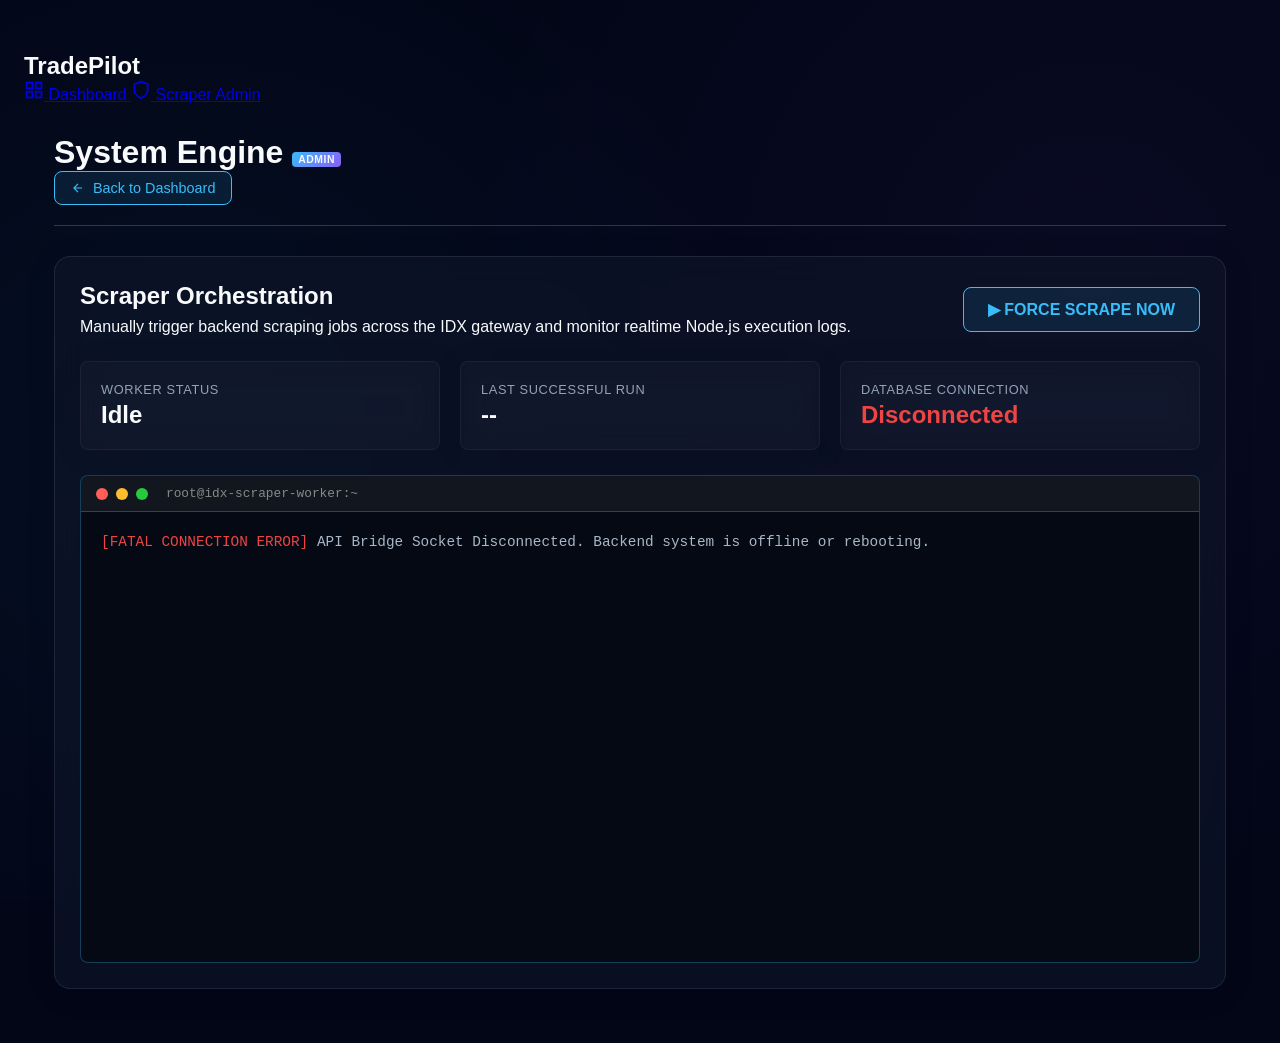
==== admin.html @ d255ef28 "feat: Extract Scraper Admin into standalone dedicated UI route" ====
<!DOCTYPE html>
<html lang="en">
<head>
    <meta charset="UTF-8">
    <meta name="viewport" content="width=device-width, initial-scale=1.0">
    <title>TradePilot PRO - Scraper Admin</title>
    <!-- Use the existing dashboard stylesheet -->
    <link rel="stylesheet" href="style.css">
    <!-- Google Fonts -->
    <link href="https://fonts.googleapis.com/css2?family=Inter:wght@400;500;600;700&display=swap" rel="stylesheet">
</head>
<body>
    <div class="dashboard-container">
        <!-- Sidebar layout maintained for consistency -->
        <aside class="sidebar" style="width: 250px;">
            <div class="brand">
                <svg width="24" height="24" viewBox="0 0 24 24" fill="none" stroke="var(--blue)" stroke-width="2" stroke-linecap="round" stroke-linejoin="round">
                    <polyline points="22 12 18 12 15 21 9 3 6 12 2 12"></polyline>
                </svg>
                <h2>TradePilot</h2>
            </div>
            <nav class="nav-menu">
                <a href="index.html" class="nav-item">
                    <svg width="20" height="20" viewBox="0 0 24 24" fill="none" stroke="currentColor" stroke-width="2"><rect x="3" y="3" width="7" height="7"></rect><rect x="14" y="3" width="7" height="7"></rect><rect x="14" y="14" width="7" height="7"></rect><rect x="3" y="14" width="7" height="7"></rect></svg>
                    Dashboard
                </a>
                <a href="admin.html" class="nav-item active">
                    <svg width="20" height="20" viewBox="0 0 24 24" fill="none" stroke="currentColor" stroke-width="2"><path d="M12 22s8-4 8-10V5l-8-3-8 3v7c0 6 8 10 8 10z"></path></svg>
                    Scraper Admin
                </a>
            </nav>
        </aside>

        <!-- Main Content -->
        <main class="main-content" style="padding: 30px;">
            <header class="header" style="margin-bottom: 30px; border-bottom: 1px solid var(--border-glow); padding-bottom: 20px;">
                <div class="title">
                    <h1>System Engine <span class="badge">ADMIN</span></h1>
                </div>
                <div class="controls">
                    <a href="index.html" class="glow-btn" style="text-decoration: none; display: flex; align-items: center; gap: 8px;">
                        <svg width="14" height="14" viewBox="0 0 24 24" fill="none" stroke="currentColor" stroke-width="2"><path d="M19 12H5M12 19l-7-7 7-7"/></svg> Back to Dashboard
                    </a>
                </div>
            </header>

            <section class="admin-section glass-card" style="padding: 25px;">
                <div class="admin-header" style="display: flex; justify-content: space-between; align-items: center; margin-bottom: 25px;">
                    <div>
                        <h2 style="font-size: 1.5rem; margin-bottom: 8px;">Scraper Orchestration</h2>
                        <p class="txt-muted" style="margin:0;">Manually trigger backend scraping jobs across the IDX gateway and monitor realtime Node.js execution logs.</p>
                    </div>
                    <button id="trigger-scrape-btn" class="glow-btn" style="padding: 12px 24px; font-size: 1rem; border-color: var(--green); font-weight: 600;">▶ FORCE SCRAPE NOW</button>
                </div>
                
                <div class="status-cards" style="display: grid; grid-template-columns: repeat(3, 1fr); gap: 20px; margin-bottom: 25px;">
                    <div class="stat glass-card" style="padding: 20px;"><span class="label">Worker Status</span><span class="value" id="admin-status" style="font-size: 1.5rem;">Idle</span></div>
                    <div class="stat glass-card" style="padding: 20px;"><span class="label">Last Successful Run</span><span class="value" id="admin-last-run" style="font-size: 1.5rem;">--</span></div>
                    <div class="stat glass-card" style="padding: 20px;"><span class="label">Database Connection</span><span class="value txt-green" id="admin-health" style="font-size: 1.5rem;">Online</span></div>
                </div>

                <div class="terminal-container" style="background: rgba(5, 10, 20, 0.95); border: 1px solid var(--border-glow); border-radius: 8px; overflow: hidden;">
                    <div class="terminal-header" style="background: rgba(255, 255, 255, 0.05); padding: 10px 15px; border-bottom: 1px solid var(--border-glow); display: flex; gap: 8px; align-items: center;">
                        <div style="width: 12px; height: 12px; border-radius: 50%; background: #ff5f56;"></div>
                        <div style="width: 12px; height: 12px; border-radius: 50%; background: #ffbd2e;"></div>
                        <div style="width: 12px; height: 12px; border-radius: 50%; background: #27c93f;"></div>
                        <span style="margin-left: 10px; font-family: monospace; font-size: 0.8rem; color: #888;">root@idx-scraper-worker:~</span>
                    </div>
                    <div class="terminal-window" style="padding: 20px; height: 450px; overflow-y: auto; font-family: 'Courier New', monospace; font-size: 0.9rem; color: #a9b7c6; scroll-behavior: smooth; line-height: 1.5;">
                        <div id="terminal-logs">Initializing connection to backend zero-downtime scraper service...</div>
                    </div>
                </div>
            </section>
        </main>
    </div>

    <!-- Admin Logic -->
    <script src="admin.js"></script>
</body>
</html>
---- style.css ----
:root {
    --bg-dark: #020617;
    --bg-card: rgba(15, 23, 42, 0.6);
    --border-light: rgba(148, 163, 184, 0.15);
    --border-glow: rgba(56, 189, 248, 0.3);
    
    --text-main: #f8fafc;
    --text-muted: #94a3b8;
    
    --neon-green: #10b981;
    --neon-green-dim: rgba(16, 185, 129, 0.2);
    --neon-red: #ef4444;
    --neon-red-dim: rgba(239, 68, 68, 0.2);
    --neon-blue: #38bdf8;
    
    --font-family: 'Outfit', sans-serif;
    --transition: all 0.3s cubic-bezier(0.4, 0, 0.2, 1);
}

* {
    box-sizing: border-box;
    margin: 0;
    padding: 0;
}

body {
    font-family: var(--font-family);
    background-color: var(--bg-dark);
    color: var(--text-main);
    background-image: 
        radial-gradient(circle at 15% 50%, rgba(56, 189, 248, 0.05) 0%, transparent 50%),
        radial-gradient(circle at 85% 30%, rgba(139, 92, 246, 0.05) 0%, transparent 50%);
    background-attachment: fixed;
    min-height: 100vh;
    padding: 1.5rem;
    overflow-x: hidden;
}

/* Glassmorphism Utilities */
.glass-card {
    background: var(--bg-card);
    backdrop-filter: blur(16px);
    -webkit-backdrop-filter: blur(16px);
    border: 1px solid var(--border-light);
    border-radius: 16px;
    box-shadow: 0 4px 30px rgba(0, 0, 0, 0.1);
}

/* Header */
.dashboard-wrapper {
    max-width: 1400px;
    margin: 0 auto;
    display: flex;
    flex-direction: column;
    gap: 1.5rem;
}

.glass-header {
    display: flex;
    justify-content: space-between;
    align-items: center;
    padding: 1rem 1.5rem;
    background: var(--bg-card);
    backdrop-filter: blur(16px);
    border: 1px solid var(--border-light);
    border-radius: 12px;
}

.logo {
    display: flex;
    align-items: center;
    gap: 0.75rem;
}

.logo h1 {
    font-size: 1.5rem;
    font-weight: 600;
    letter-spacing: -0.02em;
    display: flex;
    align-items: center;
    gap: 0.5rem;
}

.glow-icon {
    color: var(--neon-blue);
    filter: drop-shadow(0 0 8px var(--neon-blue));
}

.badge {
    font-size: 0.65rem;
    background: linear-gradient(135deg, #38bdf8, #8b5cf6);
    padding: 2px 6px;
    border-radius: 4px;
    font-weight: 700;
    letter-spacing: 0.05em;
}

.controls {
    display: flex;
    align-items: center;
    gap: 1.5rem;
}

#last-updated {
    font-size: 0.85rem;
    color: var(--text-muted);
}

.glow-btn {
    background: rgba(56, 189, 248, 0.1);
    color: var(--neon-blue);
    border: 1px solid var(--neon-blue);
    padding: 0.5rem 1rem;
    border-radius: 8px;
    font-family: inherit;
    font-weight: 500;
    font-size: 0.9rem;
    cursor: pointer;
    transition: var(--transition);
    display: flex;
    align-items: center;
    gap: 0.5rem;
}

.glow-btn:hover:not(:disabled) {
    background: var(--neon-blue);
    color: var(--bg-dark);
    box-shadow: 0 0 15px var(--border-glow);
}

.glow-btn.syncing {
    opacity: 0.7;
    cursor: wait;
}

.glow-btn.syncing svg {
    animation: spin-slow 1.5s linear infinite;
}

@keyframes spin-slow {
    100% { transform: rotate(360deg); }
}

.search-input {
    background: rgba(255, 255, 255, 0.05);
    border: 1px solid var(--border-glow);
    color: var(--text-main);
    padding: 0.6rem 1rem;
    border-radius: 6px;
    font-size: 0.9rem;
    font-weight: 500;
    font-family: 'Outfit', sans-serif;
    outline: none;
    transition: var(--transition);
    width: 200px;
}

.search-input:focus {
    background: rgba(14, 219, 212, 0.1);
    box-shadow: 0 0 10px var(--border-glow);
}
.search-input::placeholder {
    color: var(--text-muted);
}

/* Multi-Select Custom Component */
.multi-select { position: relative; display: inline-block; width: 220px; user-select: none; }
.ms-header { 
    background: rgba(255, 255, 255, 0.05); 
    border: 1px solid var(--border-glow); 
    padding: 0.6rem 1rem; 
    border-radius: 6px; 
    cursor: pointer; 
    color: var(--text-main); 
    font-size: 0.9rem; 
    display: flex; 
    justify-content: space-between;
    align-items: center;
}
.ms-header:hover { background: rgba(14, 219, 212, 0.1); }
.ms-dropdown { 
    position: absolute; 
    top: calc(100% + 5px); 
    left: 0; right: 0; 
    background: rgba(5, 10, 20, 0.95); 
    border: 1px solid var(--border-glow); 
    border-radius: 6px; 
    z-index: 1000; 
    max-height: 250px; 
    overflow-y: auto; 
    padding: 10px; 
    box-shadow: 0 4px 20px rgba(0,0,0,0.5); 
    backdrop-filter: blur(10px);
}
.ms-dropdown label { 
    display: flex; 
    align-items: center;
    margin-bottom: 8px; 
    color: var(--text-main); 
    font-size: 0.85rem; 
    cursor: pointer; 
    transition: var(--transition);
}
.ms-dropdown label:hover { color: var(--blue); }
.ms-dropdown input { margin-right: 10px; accent-color: var(--blue); cursor: pointer; }

/* Sections Layout */
.movers-section {
    display: grid;
    grid-template-columns: repeat(3, 1fr);
    gap: 1.5rem;
}

.card {
    padding: 1.25rem;
    display: flex;
    flex-direction: column;
    gap: 1rem;
}

.card-header {
    display: flex;
    justify-content: space-between;
    align-items: center;
    border-bottom: 1px solid var(--border-light);
    padding-bottom: 0.75rem;
}

.card h2 {
    font-size: 1.1rem;
    font-weight: 500;
    color: var(--text-muted);
}

.icon {
    font-weight: bold;
    font-size: 1.2rem;
}

.green-icon { color: var(--neon-green); }
.red-icon { color: var(--neon-red); }
.blue-icon { color: var(--neon-blue); }

/* Movers List Items */
.movers-list {
    display: flex;
    flex-direction: column;
    gap: 0.75rem;
    min-height: 120px;
}

.mover-item {
    display: flex;
    justify-content: space-between;
    align-items: center;
    padding: 0.5rem 0.75rem;
    background: rgba(255,255,255,0.03);
    border-radius: 6px;
    transition: var(--transition);
}

.mover-item:hover {
    transform: translateX(4px);
    background: rgba(255,255,255,0.08);
}

.m-code {
    font-weight: 600;
    font-size: 1.05rem;
}

.m-price {
    color: var(--text-muted);
    font-size: 0.9rem;
}

.m-change {
    font-weight: 600;
    padding: 0.2rem 0.5rem;
    border-radius: 4px;
    font-size: 0.9rem;
}

.m-change.positive { background: var(--neon-green-dim); color: var(--neon-green); }
.m-change.negative { background: var(--neon-red-dim); color: var(--neon-red); }

/* Stats Grid */
.stats-grid {
    display: grid;
    grid-template-columns: 1fr 1fr;
    gap: 1rem;
    height: 100%;
}

.stat {
    display: flex;
    flex-direction: column;
    justify-content: center;
    background: rgba(255,255,255,0.02);
    padding: 0.75rem;
    border-radius: 8px;
    border: 1px solid rgba(255,255,255,0.05);
}

.stat.full-width {
    grid-column: span 2;
    flex-direction: row;
    justify-content: space-between;
    align-items: center;
}

.label {
    font-size: 0.8rem;
    color: var(--text-muted);
    text-transform: uppercase;
    letter-spacing: 0.05em;
}

.value {
    font-size: 1.5rem;
    font-weight: 700;
    margin-top: 0.25rem;
}

.txt-green { color: var(--neon-green); }
.txt-red { color: var(--neon-red); }
.txt-blue { color: var(--neon-blue); }
.txt-gray { color: var(--text-main); }

/* Tabs & Tables */
.data-section {
    display: flex;
    flex-direction: column;
    min-height: 500px;
}

.tabs {
    display: flex;
    border-bottom: 1px solid var(--border-light);
    padding: 0 1rem;
}

.tab-btn {
    background: none;
    border: none;
    color: var(--text-muted);
    padding: 1rem 1.5rem;
    font-family: inherit;
    font-size: 1rem;
    font-weight: 500;
    cursor: pointer;
    border-bottom: 2px solid transparent;
    transition: var(--transition);
}

.tab-btn:hover {
    color: var(--text-main);
}

.tab-btn.active {
    color: var(--neon-blue);
    border-bottom-color: var(--neon-blue);
    text-shadow: 0 0 10px rgba(56, 189, 248, 0.5);
}

.tab-content {
    padding: 1.5rem;
    flex-grow: 1;
}

.tab-pane {
    display: none;
    animation: fadeIn 0.4s ease forwards;
}

.tab-pane.active {
    display: block;
}

.pagination-controls {
    margin-bottom: 1rem;
    font-size: 0.85rem;
    color: var(--text-muted);
}

.table-container {
    overflow-x: auto;
    border-radius: 8px;
    border: 1px solid var(--border-light);
    max-height: 500px;
}

.table-container::-webkit-scrollbar {
    width: 6px;
    height: 6px;
}
.table-container::-webkit-scrollbar-thumb {
    background: var(--border-light);
    border-radius: 10px;
}

table {
    width: 100%;
    border-collapse: collapse;
    text-align: left;
    white-space: nowrap;
}

th, td {
    padding: 1rem;
    border-bottom: 1px solid rgba(255,255,255,0.05);
}

th {
    background: rgba(0,0,0,0.2);
    font-weight: 500;
    color: var(--text-muted);
    font-size: 0.85rem;
    text-transform: uppercase;
    letter-spacing: 0.05em;
    position: sticky;
    top: 0;
    z-index: 10;
    backdrop-filter: blur(8px);
    cursor: pointer;
    user-select: none;
    transition: var(--transition);
}

th:hover {
    color: var(--text-main);
    background: rgba(255,255,255,0.05);
}

th.asc {
    color: var(--neon-green);
}
th.desc {
    color: var(--neon-red);
}

tr:hover td {
    background: rgba(255,255,255,0.03);
}

.right { text-align: right; }
.center { text-align: center; }

.t-code {
    font-weight: 600;
    color: var(--neon-blue);
}

/* Scrollbar for body */
::-webkit-scrollbar {
    width: 8px;
}
::-webkit-scrollbar-track {
    background: var(--bg-dark);
}
::-webkit-scrollbar-thumb {
    background: #334155;
    border-radius: 4px;
}

/* Animations */
.fade-in {
    animation: fadeIn 0.8s ease forwards;
}

.slide-up {
    opacity: 0;
    transform: translateY(20px);
    animation: slideUp 0.8s ease forwards 0.2s;
}

@keyframes fadeIn {
    from { opacity: 0; }
    to { opacity: 1; }
}

@keyframes slideUp {
    from { opacity: 0; transform: translateY(20px); }
    to { opacity: 1; transform: translateY(0); }
}

/* Loader */
.loader {
    width: 24px;
    height: 24px;
    border: 3px solid var(--border-light);
    border-top-color: var(--neon-blue);
    border-radius: 50%;
    animation: spin 1s linear infinite;
    margin: 2rem auto;
}

.loader.inline {
    margin: 0.5rem auto;
}

@keyframes spin {
    100% { transform: rotate(360deg); }
}

/* Responsive */
@media (max-width: 1024px) {
    .movers-section {
        grid-template-columns: 1fr;
    }
}
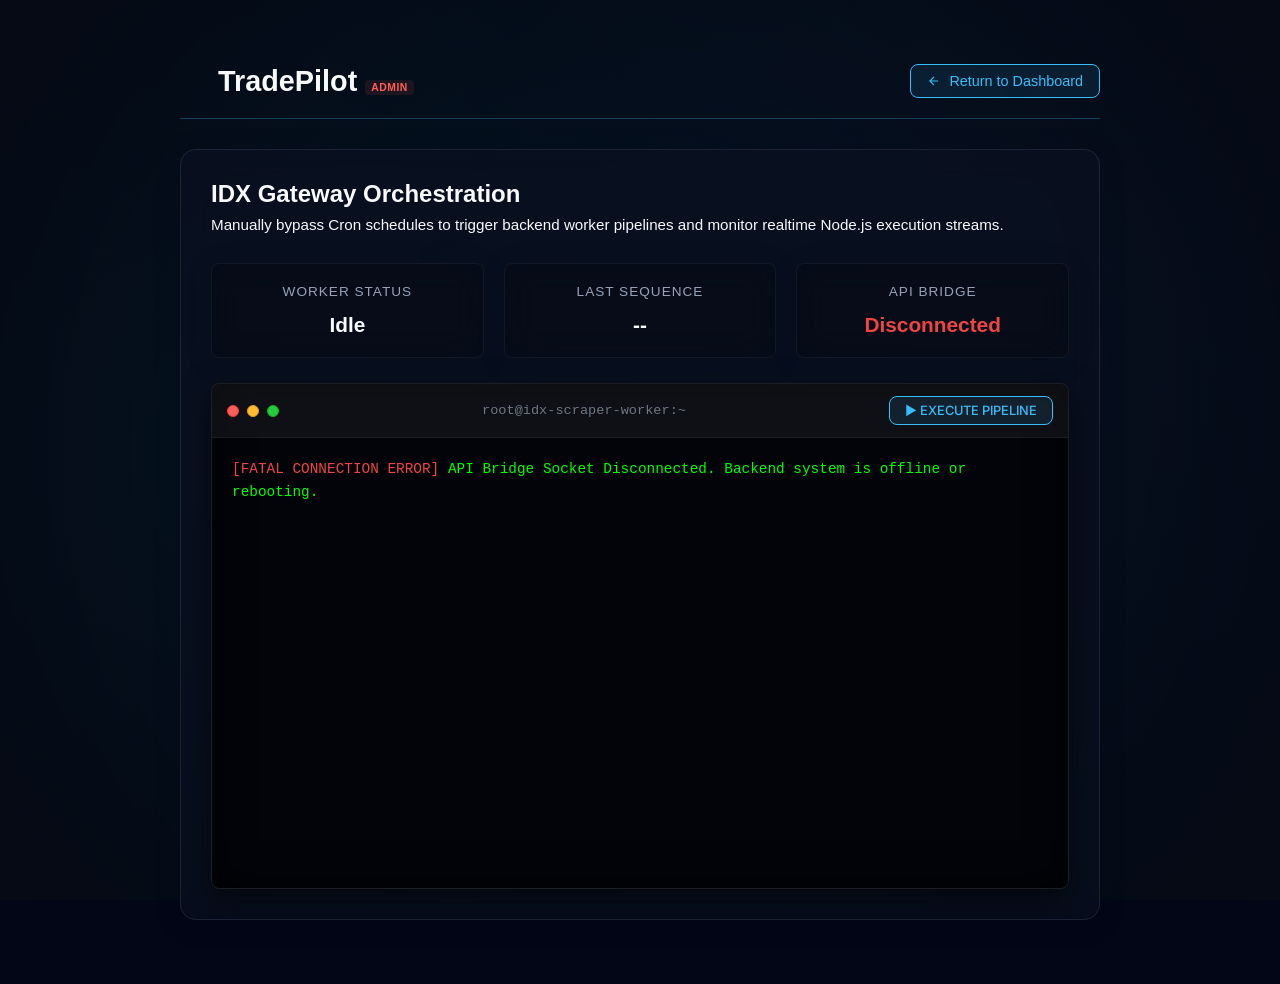
==== commit 6dbe5c03: "style: Upgrade Admin Portal to standalone Hacker-Terminal aesthetic" ====
--- a/admin.html
+++ b/admin.html
@@ -10,64 +10,64 @@
     <link href="https://fonts.googleapis.com/css2?family=Inter:wght@400;500;600;700&display=swap" rel="stylesheet">
 </head>
 <body>
-    <div class="dashboard-container">
-        <!-- Sidebar layout maintained for consistency -->
-        <aside class="sidebar" style="width: 250px;">
-            <div class="brand">
-                <svg width="24" height="24" viewBox="0 0 24 24" fill="none" stroke="var(--blue)" stroke-width="2" stroke-linecap="round" stroke-linejoin="round">
-                    <polyline points="22 12 18 12 15 21 9 3 6 12 2 12"></polyline>
-                </svg>
-                <h2>TradePilot</h2>
-            </div>
-            <nav class="nav-menu">
-                <a href="index.html" class="nav-item">
-                    <svg width="20" height="20" viewBox="0 0 24 24" fill="none" stroke="currentColor" stroke-width="2"><rect x="3" y="3" width="7" height="7"></rect><rect x="14" y="3" width="7" height="7"></rect><rect x="14" y="14" width="7" height="7"></rect><rect x="3" y="14" width="7" height="7"></rect></svg>
-                    Dashboard
-                </a>
-                <a href="admin.html" class="nav-item active">
-                    <svg width="20" height="20" viewBox="0 0 24 24" fill="none" stroke="currentColor" stroke-width="2"><path d="M12 22s8-4 8-10V5l-8-3-8 3v7c0 6 8 10 8 10z"></path></svg>
-                    Scraper Admin
-                </a>
-            </nav>
-        </aside>
+    <!-- Background overlay for standalone admin feel -->
+    <div style="position: fixed; top: 0; left: 0; right: 0; bottom: 0; background: radial-gradient(circle at center, rgba(14, 219, 212, 0.05) 0%, #050a14 100%); z-index: -1;"></div>
 
-        <!-- Main Content -->
-        <main class="main-content" style="padding: 30px;">
-            <header class="header" style="margin-bottom: 30px; border-bottom: 1px solid var(--border-glow); padding-bottom: 20px;">
-                <div class="title">
-                    <h1>System Engine <span class="badge">ADMIN</span></h1>
+    <div class="dashboard-container" style="display: flex; justify-content: center; min-height: 100vh;">
+        <!-- Standalone Centered Content -->
+        <main class="main-content" style="padding: 40px; width: 100%; max-width: 1000px; margin: 0 auto;">
+            <header class="header" style="margin-bottom: 30px; border-bottom: 1px solid var(--border-glow); padding-bottom: 20px; display: flex; justify-content: space-between; align-items: center;">
+                <div class="brand" style="display: flex; align-items: center; gap: 10px;">
+                    <svg width="28" height="28" viewBox="0 0 24 24" fill="none" stroke="var(--blue)" stroke-width="2" stroke-linecap="round" stroke-linejoin="round">
+                        <polyline points="22 12 18 12 15 21 9 3 6 12 2 12"></polyline>
+                    </svg>
+                    <h1 style="font-size: 1.8rem; margin: 0;">TradePilot <span class="badge" style="background: rgba(255, 95, 86, 0.1); color: #ff5f56; border-color: rgba(255, 95, 86, 0.3);">ADMIN</span></h1>
                 </div>
                 <div class="controls">
                     <a href="index.html" class="glow-btn" style="text-decoration: none; display: flex; align-items: center; gap: 8px;">
-                        <svg width="14" height="14" viewBox="0 0 24 24" fill="none" stroke="currentColor" stroke-width="2"><path d="M19 12H5M12 19l-7-7 7-7"/></svg> Back to Dashboard
+                        <svg width="14" height="14" viewBox="0 0 24 24" fill="none" stroke="currentColor" stroke-width="2"><path d="M19 12H5M12 19l-7-7 7-7"/></svg> Return to Dashboard
                     </a>
                 </div>
             </header>
 
-            <section class="admin-section glass-card" style="padding: 25px;">
-                <div class="admin-header" style="display: flex; justify-content: space-between; align-items: center; margin-bottom: 25px;">
+            <section class="admin-section glass-card" style="padding: 30px; background: rgba(11, 17, 32, 0.7);">
+                <div class="admin-header" style="display: flex; justify-content: space-between; align-items: center; margin-bottom: 30px;">
                     <div>
-                        <h2 style="font-size: 1.5rem; margin-bottom: 8px;">Scraper Orchestration</h2>
-                        <p class="txt-muted" style="margin:0;">Manually trigger backend scraping jobs across the IDX gateway and monitor realtime Node.js execution logs.</p>
+                        <h2 style="font-size: 1.5rem; margin-bottom: 8px;">IDX Gateway Orchestration</h2>
+                        <p class="txt-muted" style="margin:0; font-size: 0.95rem;">Manually bypass Cron schedules to trigger backend worker pipelines and monitor realtime Node.js execution streams.</p>
                     </div>
-                    <button id="trigger-scrape-btn" class="glow-btn" style="padding: 12px 24px; font-size: 1rem; border-color: var(--green); font-weight: 600;">▶ FORCE SCRAPE NOW</button>
                 </div>
                 
                 <div class="status-cards" style="display: grid; grid-template-columns: repeat(3, 1fr); gap: 20px; margin-bottom: 25px;">
-                    <div class="stat glass-card" style="padding: 20px;"><span class="label">Worker Status</span><span class="value" id="admin-status" style="font-size: 1.5rem;">Idle</span></div>
-                    <div class="stat glass-card" style="padding: 20px;"><span class="label">Last Successful Run</span><span class="value" id="admin-last-run" style="font-size: 1.5rem;">--</span></div>
-                    <div class="stat glass-card" style="padding: 20px;"><span class="label">Database Connection</span><span class="value txt-green" id="admin-health" style="font-size: 1.5rem;">Online</span></div>
+                    <div class="stat glass-card" style="padding: 20px; text-align: center; border: 1px solid rgba(255,255,255,0.05); background: rgba(0,0,0,0.2);">
+                        <span class="label" style="display: block; margin-bottom: 10px; font-size: 0.85rem; text-transform: uppercase; letter-spacing: 1px;">Worker Status</span>
+                        <span class="value" id="admin-status" style="font-size: 1.3rem; font-weight: 600;">Idle</span>
+                    </div>
+                    <div class="stat glass-card" style="padding: 20px; text-align: center; border: 1px solid rgba(255,255,255,0.05); background: rgba(0,0,0,0.2);">
+                        <span class="label" style="display: block; margin-bottom: 10px; font-size: 0.85rem; text-transform: uppercase; letter-spacing: 1px;">Last Sequence</span>
+                        <span class="value" id="admin-last-run" style="font-size: 1.3rem; font-weight: 600;">--</span>
+                    </div>
+                    <div class="stat glass-card" style="padding: 20px; text-align: center; border: 1px solid rgba(255,255,255,0.05); background: rgba(0,0,0,0.2);">
+                        <span class="label" style="display: block; margin-bottom: 10px; font-size: 0.85rem; text-transform: uppercase; letter-spacing: 1px;">API Bridge</span>
+                        <span class="value txt-green" id="admin-health" style="font-size: 1.3rem; font-weight: 600; display: flex; align-items: center; justify-content: center; gap: 8px;">
+                            <span style="display: inline-block; width: 8px; height: 8px; border-radius: 50%; background: var(--green); box-shadow: 0 0 10px var(--green);"></span>
+                            Online
+                        </span>
+                    </div>
                 </div>
 
-                <div class="terminal-container" style="background: rgba(5, 10, 20, 0.95); border: 1px solid var(--border-glow); border-radius: 8px; overflow: hidden;">
-                    <div class="terminal-header" style="background: rgba(255, 255, 255, 0.05); padding: 10px 15px; border-bottom: 1px solid var(--border-glow); display: flex; gap: 8px; align-items: center;">
-                        <div style="width: 12px; height: 12px; border-radius: 50%; background: #ff5f56;"></div>
-                        <div style="width: 12px; height: 12px; border-radius: 50%; background: #ffbd2e;"></div>
-                        <div style="width: 12px; height: 12px; border-radius: 50%; background: #27c93f;"></div>
-                        <span style="margin-left: 10px; font-family: monospace; font-size: 0.8rem; color: #888;">root@idx-scraper-worker:~</span>
+                <div class="terminal-container" style="background: #02040a; border: 1px solid rgba(255,255,255,0.1); border-radius: 8px; overflow: hidden; box-shadow: inset 0 0 40px rgba(0,0,0,1), 0 10px 30px rgba(0,0,0,0.5);">
+                    <div class="terminal-header" style="background: rgba(255, 255, 255, 0.05); padding: 12px 15px; border-bottom: 1px solid rgba(255,255,255,0.05); display: flex; justify-content: space-between; align-items: center;">
+                        <div style="display: flex; gap: 8px;">
+                            <div style="width: 12px; height: 12px; border-radius: 50%; background: #ff5f56; border: 1px solid #e0443e;"></div>
+                            <div style="width: 12px; height: 12px; border-radius: 50%; background: #ffbd2e; border: 1px solid #dea123;"></div>
+                            <div style="width: 12px; height: 12px; border-radius: 50%; background: #27c93f; border: 1px solid #1aab29;"></div>
+                        </div>
+                        <span style="font-family: 'Courier New', monospace; font-size: 0.85rem; color: #6e7681;">root@idx-scraper-worker:~</span>
+                        <button id="trigger-scrape-btn" class="glow-btn" style="padding: 6px 15px; font-size: 0.8rem; border-color: var(--green); font-family: 'Inter', sans-serif;">▶ EXECUTE PIPELINE</button>
                     </div>
-                    <div class="terminal-window" style="padding: 20px; height: 450px; overflow-y: auto; font-family: 'Courier New', monospace; font-size: 0.9rem; color: #a9b7c6; scroll-behavior: smooth; line-height: 1.5;">
-                        <div id="terminal-logs">Initializing connection to backend zero-downtime scraper service...</div>
+                    <div class="terminal-window" style="padding: 20px; height: 450px; overflow-y: auto; font-family: 'SFMono-Regular', Consolas, 'Liberation Mono', Menlo, Courier, monospace; font-size: 0.9rem; color: #00ff00; scroll-behavior: smooth; line-height: 1.6;">
+                        <div id="terminal-logs">Initializing SECURE socket connection to backend zero-downtime scraper service...</div>
                     </div>
                 </div>
             </section>
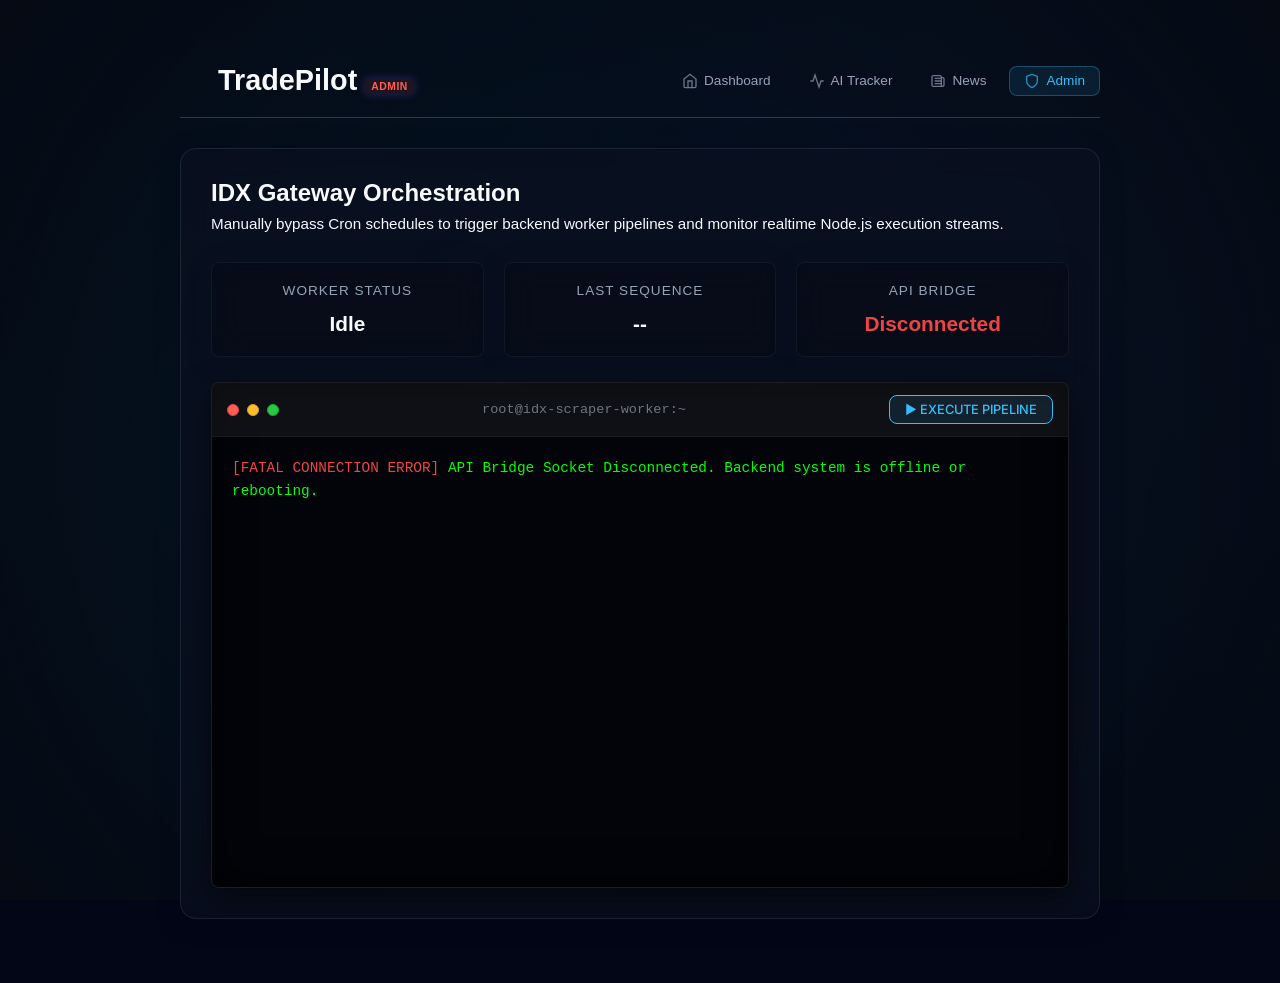
==== commit 5799e189: "UI Updates: Added AI Performance Tracker, Layout changes, compact card" ====
--- a/admin.html
+++ b/admin.html
@@ -24,9 +24,24 @@
                     <h1 style="font-size: 1.8rem; margin: 0;">TradePilot <span class="badge" style="background: rgba(255, 95, 86, 0.1); color: #ff5f56; border-color: rgba(255, 95, 86, 0.3);">ADMIN</span></h1>
                 </div>
                 <div class="controls">
-                    <a href="index.html" class="glow-btn" style="text-decoration: none; display: flex; align-items: center; gap: 8px;">
-                        <svg width="14" height="14" viewBox="0 0 24 24" fill="none" stroke="currentColor" stroke-width="2"><path d="M19 12H5M12 19l-7-7 7-7"/></svg> Return to Dashboard
-                    </a>
+                    <nav class="nav-group">
+                        <a href="index.html" class="nav-link">
+                            <svg width="16" height="16" viewBox="0 0 24 24" fill="none" stroke="currentColor" stroke-width="2"><path d="M3 9l9-7 9 7v11a2 2 0 0 1-2 2H5a2 2 0 0 1-2-2z"/><polyline points="9 22 9 12 15 12 15 22"/></svg>
+                            Dashboard
+                        </a>
+                        <a href="tracker.html" class="nav-link">
+                            <svg width="16" height="16" viewBox="0 0 24 24" fill="none" stroke="currentColor" stroke-width="2"><polyline points="22 12 18 12 15 21 9 3 6 12 2 12"/></svg>
+                            AI Tracker
+                        </a>
+                        <a href="news.html" class="nav-link">
+                            <svg width="16" height="16" viewBox="0 0 24 24" fill="none" stroke="currentColor" stroke-width="2"><path d="M19 20H5a2 2 0 0 1-2-2V6a2 2 0 0 1 2-2h10a2 2 0 0 1 2 2v1m2 13a2 2 0 0 1-2-2V7m2 13a2 2 0 0 0 2-2V9a2 2 0 0 0-2-2h-2m-4-3H9M7 8h10M7 12h10M7 16h10"/></svg>
+                            News
+                        </a>
+                        <a href="admin.html" class="nav-link active">
+                            <svg width="16" height="16" viewBox="0 0 24 24" fill="none" stroke="currentColor" stroke-width="2" stroke-linecap="round" stroke-linejoin="round"><path d="M12 22s8-4 8-10V5l-8-3-8 3v7c0 6 8 10 8 10z"></path></svg>
+                            Admin
+                        </a>
+                    </nav>
                 </div>
             </header>
 
--- a/style.css
+++ b/style.css
@@ -59,11 +59,48 @@
     display: flex;
     justify-content: space-between;
     align-items: center;
-    padding: 1rem 1.5rem;
-    background: var(--bg-card);
-    backdrop-filter: blur(16px);
+    padding: 0.75rem 1.5rem;
+    background: rgba(15, 23, 42, 0.8);
+    backdrop-filter: blur(20px);
     border: 1px solid var(--border-light);
-    border-radius: 12px;
+    border-radius: 14px;
+    box-shadow: 0 8px 32px rgba(0,0,0,0.4);
+}
+
+.nav-group {
+    display: flex;
+    align-items: center;
+    gap: 0.5rem;
+}
+
+.nav-link {
+    text-decoration: none;
+    color: var(--text-muted);
+    font-size: 0.85rem;
+    font-weight: 500;
+    padding: 6px 14px;
+    border-radius: 8px;
+    transition: var(--transition);
+    display: flex;
+    align-items: center;
+    gap: 6px;
+    border: 1px solid transparent;
+}
+
+.nav-link:hover {
+    color: var(--text-main);
+    background: rgba(255,255,255,0.05);
+    border-color: rgba(255,255,255,0.1);
+}
+
+.nav-link.active {
+    color: var(--neon-blue);
+    background: rgba(56, 189, 248, 0.1);
+    border-color: rgba(56, 189, 248, 0.3);
+}
+
+.nav-link svg {
+    opacity: 0.7;
 }
 
 .logo {
@@ -93,12 +130,35 @@
     border-radius: 4px;
     font-weight: 700;
     letter-spacing: 0.05em;
+    color: #fff;
+    box-shadow: 0 0 10px rgba(139, 92, 246, 0.3);
+}
+
+.market-date-badge {
+    background: rgba(56, 189, 248, 0.1);
+    border: 1px solid rgba(56, 189, 248, 0.4);
+    color: var(--neon-blue);
+    padding: 4px 10px;
+    border-radius: 6px;
+    font-size: 0.75rem;
+    font-weight: 600;
+    display: flex;
+    align-items: center;
+    gap: 6px;
 }
 
 .controls {
     display: flex;
     align-items: center;
-    gap: 1.5rem;
+    gap: 1.25rem;
+}
+
+.meta-group {
+    display: flex;
+    align-items: center;
+    gap: 12px;
+    padding-left: 1.25rem;
+    border-left: 1px solid var(--border-light);
 }
 
 #last-updated {
@@ -404,10 +464,11 @@
     border-collapse: collapse;
     text-align: left;
     white-space: nowrap;
+    font-size: 0.85rem; /* reduced to fit more columns */
 }
 
 th, td {
-    padding: 1rem;
+    padding: 0.6rem 0.75rem; /* tightened from 1rem */
     border-bottom: 1px solid rgba(255,255,255,0.05);
 }
 
@@ -415,7 +476,7 @@
     background: rgba(0,0,0,0.2);
     font-weight: 500;
     color: var(--text-muted);
-    font-size: 0.85rem;
+    font-size: 0.75rem; /* reduced from 0.85rem */
     text-transform: uppercase;
     letter-spacing: 0.05em;
     position: sticky;
@@ -503,6 +564,113 @@
     100% { transform: rotate(360deg); }
 }
 
+/* AI Performance Card (replaces Market Activity) */
+.ai-performance-card {
+    overflow: hidden;
+}
+
+.market-stats-bar {
+    display: flex;
+    gap: 0;
+    background: rgba(0,0,0,0.25);
+    border-radius: 8px;
+    border: 1px solid rgba(255,255,255,0.04);
+    overflow: hidden;
+}
+
+.mini-stat {
+    flex: 1;
+    display: flex;
+    flex-direction: column;
+    align-items: center;
+    padding: 8px 6px;
+    border-right: 1px solid rgba(255,255,255,0.04);
+}
+
+.mini-stat:last-child {
+    border-right: none;
+}
+
+.mini-label {
+    font-size: 0.62rem;
+    color: var(--text-muted);
+    text-transform: uppercase;
+    letter-spacing: 0.06em;
+    font-weight: 500;
+}
+
+.mini-value {
+    font-size: 1rem;
+    font-weight: 700;
+    margin-top: 2px;
+    line-height: 1.2;
+}
+
+.ai-ledger-compact {
+    display: flex;
+    flex-direction: column;
+    gap: 5px;
+    flex: 1;
+    overflow-y: auto;
+    max-height: 280px;
+    padding-right: 2px;
+}
+
+.ai-ledger-compact::-webkit-scrollbar {
+    width: 3px;
+}
+.ai-ledger-compact::-webkit-scrollbar-thumb {
+    background: rgba(139,92,246,0.3);
+    border-radius: 4px;
+}
+
+.ai-rec-row {
+    display: flex;
+    align-items: center;
+    gap: 8px;
+    padding: 6px 8px;
+    background: rgba(255,255,255,0.02);
+    border-radius: 6px;
+    transition: var(--transition);
+    border: 1px solid transparent;
+}
+
+.ai-rec-row:hover {
+    background: rgba(255,255,255,0.06);
+    border-color: rgba(139,92,246,0.2);
+}
+
+.ai-rec-code {
+    font-weight: 600;
+    color: var(--neon-blue);
+    font-size: 0.85rem;
+    min-width: 42px;
+}
+
+.ai-rec-signal {
+    font-size: 0.58rem;
+    font-weight: 600;
+    padding: 1px 5px;
+    border-radius: 3px;
+    text-transform: uppercase;
+    letter-spacing: 0.04em;
+    white-space: nowrap;
+}
+
+.ai-rec-prices {
+    flex: 1;
+    text-align: right;
+    font-size: 0.72rem;
+    color: var(--text-muted);
+}
+
+.ai-rec-pnl {
+    font-weight: 700;
+    font-size: 0.78rem;
+    min-width: 52px;
+    text-align: right;
+}
+
 /* Responsive */
 @media (max-width: 1024px) {
     .movers-section {
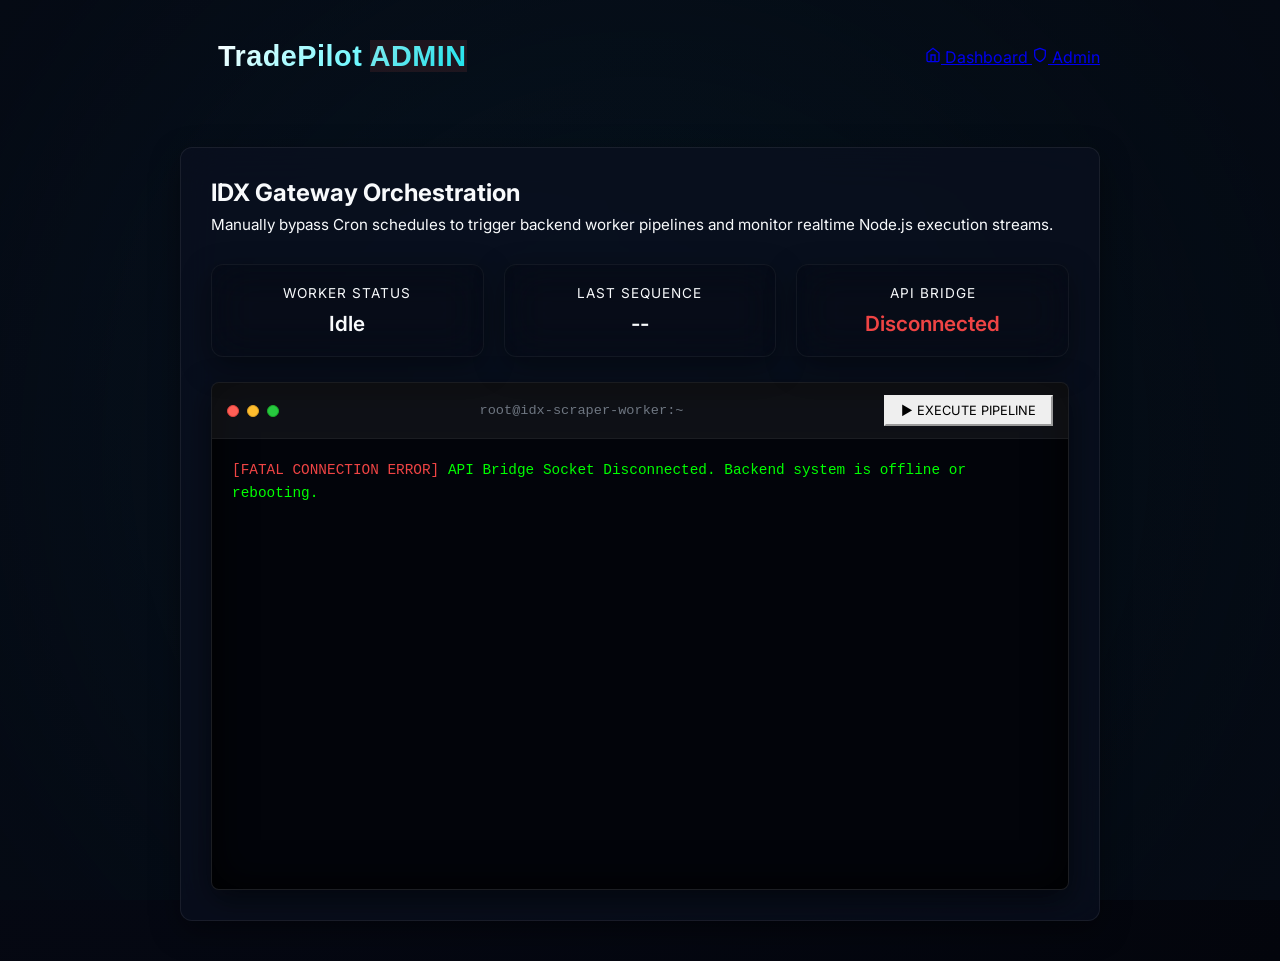
==== commit f59b29af: "feat: Add Watchlist Zone with live entry tracking, compact table layout, sticky drawer header, and u" ====
--- a/admin.html
+++ b/admin.html
@@ -28,14 +28,6 @@
                         <a href="index.html" class="nav-link">
                             <svg width="16" height="16" viewBox="0 0 24 24" fill="none" stroke="currentColor" stroke-width="2"><path d="M3 9l9-7 9 7v11a2 2 0 0 1-2 2H5a2 2 0 0 1-2-2z"/><polyline points="9 22 9 12 15 12 15 22"/></svg>
                             Dashboard
-                        </a>
-                        <a href="tracker.html" class="nav-link">
-                            <svg width="16" height="16" viewBox="0 0 24 24" fill="none" stroke="currentColor" stroke-width="2"><polyline points="22 12 18 12 15 21 9 3 6 12 2 12"/></svg>
-                            AI Tracker
-                        </a>
-                        <a href="news.html" class="nav-link">
-                            <svg width="16" height="16" viewBox="0 0 24 24" fill="none" stroke="currentColor" stroke-width="2"><path d="M19 20H5a2 2 0 0 1-2-2V6a2 2 0 0 1 2-2h10a2 2 0 0 1 2 2v1m2 13a2 2 0 0 1-2-2V7m2 13a2 2 0 0 0 2-2V9a2 2 0 0 0-2-2h-2m-4-3H9M7 8h10M7 12h10M7 16h10"/></svg>
-                            News
                         </a>
                         <a href="admin.html" class="nav-link active">
                             <svg width="16" height="16" viewBox="0 0 24 24" fill="none" stroke="currentColor" stroke-width="2" stroke-linecap="round" stroke-linejoin="round"><path d="M12 22s8-4 8-10V5l-8-3-8 3v7c0 6 8 10 8 10z"></path></svg>
--- a/style.css
+++ b/style.css
@@ -1,401 +1,333 @@
+/* ==========================================================================
+   TradePilot Custom Institutional CSS Design System
+   ========================================================================== */
+
 :root {
-    --bg-dark: #020617;
-    --bg-card: rgba(15, 23, 42, 0.6);
-    --border-light: rgba(148, 163, 184, 0.15);
-    --border-glow: rgba(56, 189, 248, 0.3);
-    
+    --bg-dark: #040711;
+    --bg-card: rgba(11, 17, 33, 0.65);
+    --bg-hover: rgba(30, 41, 59, 0.8);
     --text-main: #f8fafc;
     --text-muted: #94a3b8;
+    --neon-blue: #00f2fe;
+    --neon-blue-glow: rgba(0, 242, 254, 0.15);
+    --neon-green: #10b981;
+    --neon-green-glow: rgba(16, 185, 129, 0.2);
+    --neon-red: #ef4444;
+    --neon-red-glow: rgba(239, 68, 68, 0.2);
+    --neon-orange: #f59e0b;
+    --neon-orange-glow: rgba(245, 158, 11, 0.2);
+    --border-light: rgba(255, 255, 255, 0.07);
+    --border-active: rgba(0, 242, 254, 0.3);
     
-    --neon-green: #10b981;
-    --neon-green-dim: rgba(16, 185, 129, 0.2);
-    --neon-red: #ef4444;
-    --neon-red-dim: rgba(239, 68, 68, 0.2);
-    --neon-blue: #38bdf8;
-    
-    --font-family: 'Outfit', sans-serif;
-    --transition: all 0.3s cubic-bezier(0.4, 0, 0.2, 1);
-}
-
+    --font-headings: 'Outfit', -apple-system, BlinkMacSystemFont, sans-serif;
+    --font-body: 'Inter', -apple-system, BlinkMacSystemFont, sans-serif;
+    --font-mono: 'JetBrains Mono', monospace;
+}
+
+/* Resets */
 * {
-    box-sizing: border-box;
     margin: 0;
     padding: 0;
+    box-sizing: border-box;
 }
 
 body {
-    font-family: var(--font-family);
-    background-color: var(--bg-dark);
+    background: radial-gradient(circle at 10% 20%, #070b19 0%, #03050c 100%);
     color: var(--text-main);
-    background-image: 
-        radial-gradient(circle at 15% 50%, rgba(56, 189, 248, 0.05) 0%, transparent 50%),
-        radial-gradient(circle at 85% 30%, rgba(139, 92, 246, 0.05) 0%, transparent 50%);
-    background-attachment: fixed;
+    font-family: var(--font-body);
     min-height: 100vh;
-    padding: 1.5rem;
     overflow-x: hidden;
 }
 
-/* Glassmorphism Utilities */
+/* Layout Wrapper */
+.dashboard-wrapper {
+    display: grid;
+    grid-template-columns: 340px 1fr;
+    min-height: 100vh;
+}
+
+/* ==========================================================================
+   Sidebar (Left Column)
+   ========================================================================== */
+.sidebar {
+    background: rgba(8, 12, 24, 0.9);
+    border-right: 1px solid var(--border-light);
+    padding: 1.75rem;
+    display: flex;
+    flex-direction: column;
+    gap: 1.5rem;
+    height: 100vh;
+    position: sticky;
+    top: 0;
+    overflow-y: auto;
+}
+
+.brand {
+    display: flex;
+    align-items: center;
+    gap: 12px;
+}
+
+.brand h1 {
+    font-family: var(--font-headings);
+    font-size: 1.6rem;
+    font-weight: 700;
+    background: linear-gradient(135deg, #ffffff 0%, var(--neon-blue) 100%);
+    -webkit-background-clip: text;
+    -webkit-text-fill-color: transparent;
+    letter-spacing: 0.5px;
+}
+
+.brand .glow-icon {
+    color: var(--neon-blue);
+    filter: drop-shadow(0 0 8px var(--neon-blue));
+}
+
+.sync-badge {
+    background: rgba(255, 255, 255, 0.03);
+    border: 1px solid var(--border-light);
+    border-radius: 8px;
+    padding: 10px 14px;
+    font-size: 0.78rem;
+    display: flex;
+    flex-direction: column;
+    gap: 6px;
+    color: var(--text-muted);
+}
+
+.sync-row {
+    display: flex;
+    align-items: center;
+    justify-content: space-between;
+}
+
+.sync-btn {
+    background: linear-gradient(135deg, rgba(0, 242, 254, 0.1) 0%, rgba(0, 242, 254, 0.2) 100%);
+    border: 1px solid var(--neon-blue);
+    color: var(--text-main);
+    padding: 4px 10px;
+    border-radius: 4px;
+    cursor: pointer;
+    font-weight: 600;
+    transition: all 0.2s ease;
+}
+
+.sync-btn:hover {
+    box-shadow: 0 0 10px var(--neon-blue-glow);
+    background: var(--neon-blue);
+    color: #000;
+}
+
+/* Leaderboard */
+.sidebar-section {
+    display: flex;
+    flex-direction: column;
+    gap: 0.75rem;
+    flex-grow: 1;
+    min-height: 0; /* Important for flex child scroll */
+}
+
+.section-header {
+    display: flex;
+    align-items: center;
+    justify-content: space-between;
+}
+
+.section-header h2 {
+    font-family: var(--font-headings);
+    font-size: 0.95rem;
+    text-transform: uppercase;
+    letter-spacing: 1px;
+    color: var(--text-muted);
+}
+
+.sidebar-list {
+    display: flex;
+    flex-direction: column;
+    gap: 0.6rem;
+    overflow-y: auto;
+    padding-right: 4px;
+}
+
+/* Movers (Gainers & Losers Accordion) */
+.movers-accordion {
+    display: flex;
+    flex-direction: column;
+    border: 1px solid var(--border-light);
+    border-radius: 8px;
+    overflow: hidden;
+}
+
+.accordion-tab {
+    background: rgba(255,255,255,0.01);
+    border-bottom: 1px solid var(--border-light);
+}
+
+.accordion-tab:last-child {
+    border-bottom: none;
+}
+
+.accordion-header {
+    width: 100%;
+    padding: 12px 16px;
+    background: none;
+    border: none;
+    color: var(--text-main);
+    text-align: left;
+    font-weight: 600;
+    font-size: 0.85rem;
+    cursor: pointer;
+    display: flex;
+    align-items: center;
+    justify-content: space-between;
+    transition: background 0.2s;
+}
+
+.accordion-header:hover {
+    background: rgba(255,255,255,0.03);
+}
+
+.accordion-content {
+    max-height: 0;
+    overflow: hidden;
+    transition: max-height 0.3s cubic-bezier(0, 1, 0, 1);
+    background: rgba(0,0,0,0.15);
+}
+
+.accordion-content.open {
+    max-height: 250px;
+    overflow-y: auto;
+    padding: 10px 16px;
+}
+
+/* Mover Item inside lists */
+.mover-item {
+    background: rgba(255, 255, 255, 0.02);
+    border: 1px solid var(--border-light);
+    padding: 10px 12px;
+    border-radius: 6px;
+    display: flex;
+    justify-content: space-between;
+    align-items: center;
+    transition: all 0.2s ease;
+}
+
+.mover-item:hover {
+    border-color: rgba(255, 255, 255, 0.15);
+    background: rgba(255, 255, 255, 0.04);
+}
+
+.m-code {
+    font-family: var(--font-mono);
+    font-weight: 700;
+    font-size: 0.95rem;
+    letter-spacing: 0.5px;
+}
+
+.m-price {
+    font-size: 0.72rem;
+    color: var(--text-muted);
+}
+
+.m-change {
+    font-size: 0.85rem;
+    font-weight: 600;
+}
+
+.m-change.positive { color: var(--neon-green); }
+.m-change.negative { color: var(--neon-red); }
+
+/* Settings Cog */
+.settings-cog {
+    background: none;
+    border: none;
+    color: var(--text-muted);
+    font-size: 1.3rem;
+    cursor: pointer;
+    transition: all 0.2s ease;
+}
+
+.settings-cog:hover {
+    color: var(--neon-blue) !important;
+    transform: rotate(45deg);
+}
+
+/* ==========================================================================
+   Main Work Area (Right Column)
+   ========================================================================== */
+.main-content {
+    padding: 1.5rem 1.5rem;
+    display: flex;
+    flex-direction: column;
+    gap: 1.5rem;
+    max-width: 1600px;
+    margin: 0 auto;
+    width: 100%;
+    min-width: 0;
+}
+
+/* Search and Filters */
+.toolbar-section {
+    display: flex;
+    justify-content: space-between;
+    align-items: center;
+    gap: 1.5rem;
+}
+
+.search-box {
+    position: relative;
+    flex-grow: 1;
+    max-width: 480px;
+}
+
+.search-input {
+    width: 100%;
+    background: rgba(15, 23, 42, 0.6);
+    border: 1px solid var(--border-light);
+    color: var(--text-main);
+    padding: 10px 16px;
+    border-radius: 8px;
+    font-size: 0.9rem;
+    transition: all 0.2s ease;
+    font-family: var(--font-body);
+}
+
+.search-input:focus {
+    outline: none;
+    border-color: var(--neon-blue);
+    box-shadow: 0 0 10px var(--neon-blue-glow);
+}
+
+/* Dropdown Filters */
+.filter-dropdown {
+    background: rgba(15, 23, 42, 0.6);
+    border: 1px solid var(--border-light);
+    color: var(--text-main);
+    padding: 10px 16px;
+    border-radius: 8px;
+    font-size: 0.9rem;
+    cursor: pointer;
+    transition: all 0.2s ease;
+}
+
+.filter-dropdown:focus {
+    outline: none;
+    border-color: var(--neon-blue);
+}
+
+/* Tabs & Glass Card */
 .glass-card {
     background: var(--bg-card);
-    backdrop-filter: blur(16px);
-    -webkit-backdrop-filter: blur(16px);
     border: 1px solid var(--border-light);
-    border-radius: 16px;
-    box-shadow: 0 4px 30px rgba(0, 0, 0, 0.1);
-}
-
-/* Header */
-.dashboard-wrapper {
-    max-width: 1400px;
-    margin: 0 auto;
-    display: flex;
-    flex-direction: column;
-    gap: 1.5rem;
-}
-
-.glass-header {
-    display: flex;
-    justify-content: space-between;
-    align-items: center;
-    padding: 0.75rem 1.5rem;
-    background: rgba(15, 23, 42, 0.8);
     backdrop-filter: blur(20px);
-    border: 1px solid var(--border-light);
-    border-radius: 14px;
-    box-shadow: 0 8px 32px rgba(0,0,0,0.4);
-}
-
-.nav-group {
-    display: flex;
-    align-items: center;
-    gap: 0.5rem;
-}
-
-.nav-link {
-    text-decoration: none;
-    color: var(--text-muted);
-    font-size: 0.85rem;
-    font-weight: 500;
-    padding: 6px 14px;
-    border-radius: 8px;
-    transition: var(--transition);
-    display: flex;
-    align-items: center;
-    gap: 6px;
-    border: 1px solid transparent;
-}
-
-.nav-link:hover {
-    color: var(--text-main);
-    background: rgba(255,255,255,0.05);
-    border-color: rgba(255,255,255,0.1);
-}
-
-.nav-link.active {
-    color: var(--neon-blue);
-    background: rgba(56, 189, 248, 0.1);
-    border-color: rgba(56, 189, 248, 0.3);
-}
-
-.nav-link svg {
-    opacity: 0.7;
-}
-
-.logo {
-    display: flex;
-    align-items: center;
-    gap: 0.75rem;
-}
-
-.logo h1 {
-    font-size: 1.5rem;
-    font-weight: 600;
-    letter-spacing: -0.02em;
-    display: flex;
-    align-items: center;
-    gap: 0.5rem;
-}
-
-.glow-icon {
-    color: var(--neon-blue);
-    filter: drop-shadow(0 0 8px var(--neon-blue));
-}
-
-.badge {
-    font-size: 0.65rem;
-    background: linear-gradient(135deg, #38bdf8, #8b5cf6);
-    padding: 2px 6px;
-    border-radius: 4px;
-    font-weight: 700;
-    letter-spacing: 0.05em;
-    color: #fff;
-    box-shadow: 0 0 10px rgba(139, 92, 246, 0.3);
-}
-
-.market-date-badge {
-    background: rgba(56, 189, 248, 0.1);
-    border: 1px solid rgba(56, 189, 248, 0.4);
-    color: var(--neon-blue);
-    padding: 4px 10px;
-    border-radius: 6px;
-    font-size: 0.75rem;
-    font-weight: 600;
-    display: flex;
-    align-items: center;
-    gap: 6px;
-}
-
-.controls {
-    display: flex;
-    align-items: center;
-    gap: 1.25rem;
-}
-
-.meta-group {
-    display: flex;
-    align-items: center;
-    gap: 12px;
-    padding-left: 1.25rem;
-    border-left: 1px solid var(--border-light);
-}
-
-#last-updated {
-    font-size: 0.85rem;
-    color: var(--text-muted);
-}
-
-.glow-btn {
-    background: rgba(56, 189, 248, 0.1);
-    color: var(--neon-blue);
-    border: 1px solid var(--neon-blue);
-    padding: 0.5rem 1rem;
-    border-radius: 8px;
-    font-family: inherit;
-    font-weight: 500;
-    font-size: 0.9rem;
-    cursor: pointer;
-    transition: var(--transition);
-    display: flex;
-    align-items: center;
-    gap: 0.5rem;
-}
-
-.glow-btn:hover:not(:disabled) {
-    background: var(--neon-blue);
-    color: var(--bg-dark);
-    box-shadow: 0 0 15px var(--border-glow);
-}
-
-.glow-btn.syncing {
-    opacity: 0.7;
-    cursor: wait;
-}
-
-.glow-btn.syncing svg {
-    animation: spin-slow 1.5s linear infinite;
-}
-
-@keyframes spin-slow {
-    100% { transform: rotate(360deg); }
-}
-
-.search-input {
-    background: rgba(255, 255, 255, 0.05);
-    border: 1px solid var(--border-glow);
-    color: var(--text-main);
-    padding: 0.6rem 1rem;
-    border-radius: 6px;
-    font-size: 0.9rem;
-    font-weight: 500;
-    font-family: 'Outfit', sans-serif;
-    outline: none;
-    transition: var(--transition);
-    width: 200px;
-}
-
-.search-input:focus {
-    background: rgba(14, 219, 212, 0.1);
-    box-shadow: 0 0 10px var(--border-glow);
-}
-.search-input::placeholder {
-    color: var(--text-muted);
-}
-
-/* Multi-Select Custom Component */
-.multi-select { position: relative; display: inline-block; width: 220px; user-select: none; }
-.ms-header { 
-    background: rgba(255, 255, 255, 0.05); 
-    border: 1px solid var(--border-glow); 
-    padding: 0.6rem 1rem; 
-    border-radius: 6px; 
-    cursor: pointer; 
-    color: var(--text-main); 
-    font-size: 0.9rem; 
-    display: flex; 
-    justify-content: space-between;
-    align-items: center;
-}
-.ms-header:hover { background: rgba(14, 219, 212, 0.1); }
-.ms-dropdown { 
-    position: absolute; 
-    top: calc(100% + 5px); 
-    left: 0; right: 0; 
-    background: rgba(5, 10, 20, 0.95); 
-    border: 1px solid var(--border-glow); 
-    border-radius: 6px; 
-    z-index: 1000; 
-    max-height: 250px; 
-    overflow-y: auto; 
-    padding: 10px; 
-    box-shadow: 0 4px 20px rgba(0,0,0,0.5); 
-    backdrop-filter: blur(10px);
-}
-.ms-dropdown label { 
-    display: flex; 
-    align-items: center;
-    margin-bottom: 8px; 
-    color: var(--text-main); 
-    font-size: 0.85rem; 
-    cursor: pointer; 
-    transition: var(--transition);
-}
-.ms-dropdown label:hover { color: var(--blue); }
-.ms-dropdown input { margin-right: 10px; accent-color: var(--blue); cursor: pointer; }
-
-/* Sections Layout */
-.movers-section {
-    display: grid;
-    grid-template-columns: repeat(3, 1fr);
-    gap: 1.5rem;
-}
-
-.card {
-    padding: 1.25rem;
-    display: flex;
-    flex-direction: column;
-    gap: 1rem;
-}
-
-.card-header {
-    display: flex;
-    justify-content: space-between;
-    align-items: center;
-    border-bottom: 1px solid var(--border-light);
-    padding-bottom: 0.75rem;
-}
-
-.card h2 {
-    font-size: 1.1rem;
-    font-weight: 500;
-    color: var(--text-muted);
-}
-
-.icon {
-    font-weight: bold;
-    font-size: 1.2rem;
-}
-
-.green-icon { color: var(--neon-green); }
-.red-icon { color: var(--neon-red); }
-.blue-icon { color: var(--neon-blue); }
-
-/* Movers List Items */
-.movers-list {
-    display: flex;
-    flex-direction: column;
-    gap: 0.75rem;
-    min-height: 120px;
-}
-
-.mover-item {
-    display: flex;
-    justify-content: space-between;
-    align-items: center;
-    padding: 0.5rem 0.75rem;
-    background: rgba(255,255,255,0.03);
-    border-radius: 6px;
-    transition: var(--transition);
-}
-
-.mover-item:hover {
-    transform: translateX(4px);
-    background: rgba(255,255,255,0.08);
-}
-
-.m-code {
-    font-weight: 600;
-    font-size: 1.05rem;
-}
-
-.m-price {
-    color: var(--text-muted);
-    font-size: 0.9rem;
-}
-
-.m-change {
-    font-weight: 600;
-    padding: 0.2rem 0.5rem;
-    border-radius: 4px;
-    font-size: 0.9rem;
-}
-
-.m-change.positive { background: var(--neon-green-dim); color: var(--neon-green); }
-.m-change.negative { background: var(--neon-red-dim); color: var(--neon-red); }
-
-/* Stats Grid */
-.stats-grid {
-    display: grid;
-    grid-template-columns: 1fr 1fr;
-    gap: 1rem;
-    height: 100%;
-}
-
-.stat {
-    display: flex;
-    flex-direction: column;
-    justify-content: center;
-    background: rgba(255,255,255,0.02);
-    padding: 0.75rem;
-    border-radius: 8px;
-    border: 1px solid rgba(255,255,255,0.05);
-}
-
-.stat.full-width {
-    grid-column: span 2;
-    flex-direction: row;
-    justify-content: space-between;
-    align-items: center;
-}
-
-.label {
-    font-size: 0.8rem;
-    color: var(--text-muted);
-    text-transform: uppercase;
-    letter-spacing: 0.05em;
-}
-
-.value {
-    font-size: 1.5rem;
-    font-weight: 700;
-    margin-top: 0.25rem;
-}
-
-.txt-green { color: var(--neon-green); }
-.txt-red { color: var(--neon-red); }
-.txt-blue { color: var(--neon-blue); }
-.txt-gray { color: var(--text-main); }
-
-/* Tabs & Tables */
-.data-section {
-    display: flex;
-    flex-direction: column;
-    min-height: 500px;
-}
-
-.tabs {
-    display: flex;
+    -webkit-backdrop-filter: blur(20px);
+    border-radius: 12px;
+    box-shadow: 0 10px 30px rgba(0, 0, 0, 0.4);
+}
+
+.tabs-nav {
+    display: flex;
+    background: rgba(0, 0, 0, 0.2);
     border-bottom: 1px solid var(--border-light);
     padding: 0 1rem;
 }
@@ -404,13 +336,13 @@
     background: none;
     border: none;
     color: var(--text-muted);
+    font-family: var(--font-headings);
+    font-size: 0.95rem;
+    font-weight: 600;
     padding: 1rem 1.5rem;
-    font-family: inherit;
-    font-size: 1rem;
-    font-weight: 500;
-    cursor: pointer;
-    border-bottom: 2px solid transparent;
-    transition: var(--transition);
+    cursor: pointer;
+    position: relative;
+    transition: all 0.2s ease;
 }
 
 .tab-btn:hover {
@@ -419,261 +351,375 @@
 
 .tab-btn.active {
     color: var(--neon-blue);
-    border-bottom-color: var(--neon-blue);
-    text-shadow: 0 0 10px rgba(56, 189, 248, 0.5);
-}
-
-.tab-content {
-    padding: 1.5rem;
-    flex-grow: 1;
-}
-
+}
+
+.tab-btn.active::after {
+    content: '';
+    position: absolute;
+    bottom: -1px;
+    left: 0;
+    right: 0;
+    height: 2px;
+    background: var(--neon-blue);
+    box-shadow: 0 0 8px var(--neon-blue);
+}
+
+/* Tab Contents */
 .tab-pane {
     display: none;
-    animation: fadeIn 0.4s ease forwards;
+    padding: 1rem 0.5rem;
+    min-width: 0;
+    overflow: hidden;
 }
 
 .tab-pane.active {
     display: block;
 }
 
-.pagination-controls {
-    margin-bottom: 1rem;
-    font-size: 0.85rem;
-    color: var(--text-muted);
-}
-
+/* High Density Table styling */
 .table-container {
     overflow-x: auto;
-    border-radius: 8px;
-    border: 1px solid var(--border-light);
-    max-height: 500px;
-}
-
-.table-container::-webkit-scrollbar {
-    width: 6px;
-    height: 6px;
-}
-.table-container::-webkit-scrollbar-thumb {
-    background: var(--border-light);
-    border-radius: 10px;
+    overflow-y: auto;
+    max-height: 640px;
+    min-width: 0;
 }
 
 table {
     width: 100%;
     border-collapse: collapse;
+    font-size: 0.78rem;
     text-align: left;
-    white-space: nowrap;
-    font-size: 0.85rem; /* reduced to fit more columns */
-}
-
-th, td {
-    padding: 0.6rem 0.75rem; /* tightened from 1rem */
-    border-bottom: 1px solid rgba(255,255,255,0.05);
 }
 
 th {
-    background: rgba(0,0,0,0.2);
-    font-weight: 500;
+    background: rgba(15, 23, 42, 0.85);
     color: var(--text-muted);
-    font-size: 0.75rem; /* reduced from 0.85rem */
+    font-family: var(--font-headings);
+    font-weight: 600;
     text-transform: uppercase;
-    letter-spacing: 0.05em;
+    font-size: 0.68rem;
+    letter-spacing: 0.3px;
+    padding: 8px 5px;
+    border-bottom: 1px solid var(--border-light);
     position: sticky;
     top: 0;
     z-index: 10;
-    backdrop-filter: blur(8px);
     cursor: pointer;
     user-select: none;
-    transition: var(--transition);
+    white-space: nowrap;
 }
 
 th:hover {
     color: var(--text-main);
-    background: rgba(255,255,255,0.05);
-}
-
-th.asc {
-    color: var(--neon-green);
-}
-th.desc {
-    color: var(--neon-red);
-}
-
-tr:hover td {
-    background: rgba(255,255,255,0.03);
-}
-
+}
+
+th.sort-asc::after {
+    content: ' ▲';
+    font-size: 0.6rem;
+    color: var(--neon-blue);
+}
+
+th.sort-desc::after {
+    content: ' ▼';
+    font-size: 0.6rem;
+    color: var(--neon-blue);
+}
+
+td {
+    padding: 6px 5px;
+    border-bottom: 1px solid var(--border-light);
+    transition: background 0.15s ease;
+    white-space: nowrap;
+    font-size: 0.78rem;
+}
+
+tr.clickable-row {
+    cursor: pointer;
+}
+
+tr.clickable-row:hover td {
+    background: var(--bg-hover);
+}
+
+tr.selected-row td {
+    background: rgba(0, 242, 254, 0.08) !important;
+    border-bottom-color: rgba(0, 242, 254, 0.3);
+}
+
+/* Alignment utilities */
 .right { text-align: right; }
 .center { text-align: center; }
 
+/* Font styles inside tables */
 .t-code {
-    font-weight: 600;
+    font-family: var(--font-mono);
+    font-weight: 700;
     color: var(--neon-blue);
 }
 
-/* Scrollbar for body */
+.t-num {
+    font-family: var(--font-mono);
+}
+
+/* Glowing Badges & Tags */
+.badge-grade {
+    display: inline-block;
+    font-weight: 800;
+    font-family: var(--font-headings);
+    font-size: 0.82rem;
+    padding: 3px 8px;
+    border-radius: 4px;
+    line-height: 1;
+    text-align: center;
+}
+
+.badge-grade.grade-a {
+    background: rgba(16, 185, 129, 0.12);
+    color: var(--neon-green);
+    border: 1px solid var(--neon-green);
+    box-shadow: 0 0 8px var(--neon-green-glow);
+}
+
+.badge-grade.grade-b {
+    background: rgba(16, 185, 129, 0.06);
+    color: #34d399;
+    border: 1px solid rgba(52, 211, 153, 0.5);
+}
+
+.badge-grade.grade-c {
+    background: rgba(245, 158, 11, 0.12);
+    color: var(--neon-orange);
+    border: 1px solid var(--neon-orange);
+    box-shadow: 0 0 8px var(--neon-orange-glow);
+}
+
+.badge-grade.grade-d {
+    background: rgba(245, 158, 11, 0.06);
+    color: #fbbf24;
+    border: 1px solid rgba(251, 191, 36, 0.5);
+}
+
+.badge-grade.grade-f {
+    background: rgba(239, 68, 68, 0.12);
+    color: var(--neon-red);
+    border: 1px solid var(--neon-red);
+    box-shadow: 0 0 8px var(--neon-red-glow);
+}
+
+/* ==========================================================================
+   Slide-out Side Drawer (Stock Detail)
+   ========================================================================== */
+#stock-detail-panel {
+    position: fixed;
+    top: 0;
+    right: 0;
+    bottom: 0;
+    width: 850px;
+    max-width: 95vw;
+    z-index: 10000;
+    background: rgba(9, 14, 27, 0.98);
+    backdrop-filter: blur(30px);
+    -webkit-backdrop-filter: blur(30px);
+    border-left: 1px solid var(--border-light);
+    box-shadow: -20px 0 50px rgba(0, 0, 0, 0.7);
+    transform: translateX(100%);
+    transition: transform 0.3s cubic-bezier(0.16, 1, 0.3, 1);
+    margin-top: 0 !important;
+    border-radius: 0 !important;
+    overflow-y: auto;
+    padding: 0;
+}
+
+#stock-detail-panel.open {
+    transform: translateX(0);
+}
+
+.drawer-header {
+    position: sticky;
+    top: 0;
+    z-index: 100;
+    background: rgba(9, 14, 27, 0.98);
+    backdrop-filter: blur(30px);
+    -webkit-backdrop-filter: blur(30px);
+    padding: 1.75rem 2.25rem 1.25rem 2.25rem;
+    margin: 0;
+    border-bottom: 1px solid var(--border-light);
+    box-shadow: 0 8px 25px rgba(0, 0, 0, 0.5);
+    display: flex;
+    justify-content: space-between;
+    align-items: flex-start;
+}
+
+.drawer-body {
+    padding: 1.5rem 2.25rem 2.25rem 2.25rem;
+}
+
+.detail-tab-btn {
+    background: rgba(255,255,255,0.03);
+    border: 1px solid var(--border-light);
+    color: var(--text-muted);
+    font-family: var(--font-headings);
+    font-size: 0.85rem;
+    font-weight: 500;
+    padding: 8px 14px;
+    border-radius: 6px;
+    cursor: pointer;
+    transition: all 0.2s ease;
+}
+
+.detail-tab-btn:hover {
+    color: var(--text-main);
+    border-color: rgba(255,255,255,0.15);
+}
+
+.detail-tab-btn.active {
+    background: linear-gradient(135deg, rgba(0, 242, 254, 0.15) 0%, rgba(0, 242, 254, 0.05) 100%);
+    color: var(--neon-blue);
+    border-color: var(--neon-blue);
+    box-shadow: 0 0 10px var(--neon-blue-glow);
+}
+
+.detail-tab-pane {
+    display: none;
+}
+
+.detail-tab-pane.active {
+    display: block;
+}
+
+/* 5-Day Trend Analyzer Card style */
+.trend-analyzer-card {
+    background: linear-gradient(135deg, rgba(15, 23, 42, 0.6) 0%, rgba(30, 41, 59, 0.3) 100%);
+    border: 1px solid var(--border-light);
+    border-radius: 8px;
+    padding: 16px 20px;
+    margin-bottom: 1.5rem;
+    display: flex;
+    flex-direction: column;
+    gap: 8px;
+}
+
+.trend-badge {
+    display: inline-flex;
+    align-items: center;
+    gap: 6px;
+    font-weight: 700;
+    font-family: var(--font-headings);
+    font-size: 0.85rem;
+    padding: 4px 10px;
+    border-radius: 6px;
+    width: fit-content;
+}
+
+.trend-badge.bullish {
+    background: rgba(16, 185, 129, 0.1);
+    color: var(--neon-green);
+    border: 1px solid var(--neon-green);
+}
+
+.trend-badge.bearish {
+    background: rgba(239, 68, 68, 0.1);
+    color: var(--neon-red);
+    border: 1px solid var(--neon-red);
+}
+
+.trend-badge.neutral {
+    background: rgba(245, 158, 11, 0.1);
+    color: var(--neon-orange);
+    border: 1px solid var(--neon-orange);
+}
+
+/* Scrollbars */
 ::-webkit-scrollbar {
-    width: 8px;
-}
+    width: 6px;
+    height: 6px;
+}
+
 ::-webkit-scrollbar-track {
-    background: var(--bg-dark);
-}
+    background: transparent;
+}
+
 ::-webkit-scrollbar-thumb {
-    background: #334155;
-    border-radius: 4px;
-}
-
-/* Animations */
-.fade-in {
-    animation: fadeIn 0.8s ease forwards;
-}
-
-.slide-up {
-    opacity: 0;
-    transform: translateY(20px);
-    animation: slideUp 0.8s ease forwards 0.2s;
-}
-
-@keyframes fadeIn {
-    from { opacity: 0; }
-    to { opacity: 1; }
-}
-
-@keyframes slideUp {
-    from { opacity: 0; transform: translateY(20px); }
-    to { opacity: 1; transform: translateY(0); }
-}
-
-/* Loader */
+    background: rgba(255, 255, 255, 0.12);
+    border-radius: 10px;
+}
+
+::-webkit-scrollbar-thumb:hover {
+    background: var(--neon-blue);
+}
+
+/* Loaders */
 .loader {
+    width: 40px;
+    height: 40px;
+    border: 3px solid rgba(255, 255, 255, 0.05);
+    border-top: 3px solid var(--neon-blue);
+    border-radius: 50%;
+    animation: spin 1s linear infinite;
+    margin: 20px auto;
+}
+
+.loader.inline {
     width: 24px;
     height: 24px;
-    border: 3px solid var(--border-light);
-    border-top-color: var(--neon-blue);
-    border-radius: 50%;
-    animation: spin 1s linear infinite;
-    margin: 2rem auto;
-}
-
-.loader.inline {
-    margin: 0.5rem auto;
+    border-width: 2px;
+    margin: 0 auto;
 }
 
 @keyframes spin {
+    0% { transform: rotate(0deg); }
     100% { transform: rotate(360deg); }
 }
 
-/* AI Performance Card (replaces Market Activity) */
-.ai-performance-card {
-    overflow: hidden;
-}
-
-.market-stats-bar {
-    display: flex;
-    gap: 0;
-    background: rgba(0,0,0,0.25);
-    border-radius: 8px;
-    border: 1px solid rgba(255,255,255,0.04);
-    overflow: hidden;
-}
-
-.mini-stat {
-    flex: 1;
-    display: flex;
-    flex-direction: column;
-    align-items: center;
-    padding: 8px 6px;
-    border-right: 1px solid rgba(255,255,255,0.04);
-}
-
-.mini-stat:last-child {
-    border-right: none;
-}
-
-.mini-label {
-    font-size: 0.62rem;
+/* Color utilities */
+.txt-green { color: var(--neon-green) !important; }
+.txt-red { color: var(--neon-red) !important; }
+
+/* Watchlist Zone Elements */
+.star-btn {
+    background: none;
+    border: none;
+    cursor: pointer;
+    font-size: 1.1rem;
     color: var(--text-muted);
-    text-transform: uppercase;
-    letter-spacing: 0.06em;
-    font-weight: 500;
-}
-
-.mini-value {
-    font-size: 1rem;
-    font-weight: 700;
-    margin-top: 2px;
-    line-height: 1.2;
-}
-
-.ai-ledger-compact {
-    display: flex;
-    flex-direction: column;
-    gap: 5px;
-    flex: 1;
-    overflow-y: auto;
-    max-height: 280px;
-    padding-right: 2px;
-}
-
-.ai-ledger-compact::-webkit-scrollbar {
-    width: 3px;
-}
-.ai-ledger-compact::-webkit-scrollbar-thumb {
-    background: rgba(139,92,246,0.3);
+    transition: all 0.2s ease;
+    padding: 2px 6px;
     border-radius: 4px;
 }
 
-.ai-rec-row {
-    display: flex;
-    align-items: center;
-    gap: 8px;
-    padding: 6px 8px;
-    background: rgba(255,255,255,0.02);
+.star-btn:hover {
+    color: #ffd700;
+    transform: scale(1.2);
+}
+
+.star-btn.active {
+    color: #ffd700;
+    text-shadow: 0 0 8px rgba(255, 215, 0, 0.6);
+}
+
+.btn-remove-watchlist {
+    background: rgba(255, 95, 86, 0.1);
+    border: 1px solid rgba(255, 95, 86, 0.25);
+    color: #ff5f56;
+    padding: 4px 8px;
     border-radius: 6px;
-    transition: var(--transition);
-    border: 1px solid transparent;
-}
-
-.ai-rec-row:hover {
-    background: rgba(255,255,255,0.06);
-    border-color: rgba(139,92,246,0.2);
-}
-
-.ai-rec-code {
+    font-size: 0.78rem;
     font-weight: 600;
-    color: var(--neon-blue);
-    font-size: 0.85rem;
-    min-width: 42px;
-}
-
-.ai-rec-signal {
-    font-size: 0.58rem;
-    font-weight: 600;
-    padding: 1px 5px;
-    border-radius: 3px;
-    text-transform: uppercase;
-    letter-spacing: 0.04em;
-    white-space: nowrap;
-}
-
-.ai-rec-prices {
-    flex: 1;
-    text-align: right;
-    font-size: 0.72rem;
-    color: var(--text-muted);
-}
-
-.ai-rec-pnl {
-    font-weight: 700;
-    font-size: 0.78rem;
-    min-width: 52px;
-    text-align: right;
-}
-
-/* Responsive */
-@media (max-width: 1024px) {
-    .movers-section {
-        grid-template-columns: 1fr;
-    }
-}
+    cursor: pointer;
+    transition: all 0.2s ease;
+}
+
+.btn-remove-watchlist:hover {
+    background: rgba(255, 95, 86, 0.25);
+    border-color: #ff5f56;
+    transform: translateY(-1px);
+}
+
+.btn-watch-toggle.watched {
+    background: rgba(255, 215, 0, 0.15) !important;
+    border-color: rgba(255, 215, 0, 0.4) !important;
+    color: #ffd700 !important;
+    box-shadow: 0 0 10px rgba(255, 215, 0, 0.2);
+}
+.txt-blue { color: var(--neon-blue) !important; }
+.txt-orange { color: var(--neon-orange) !important; }
